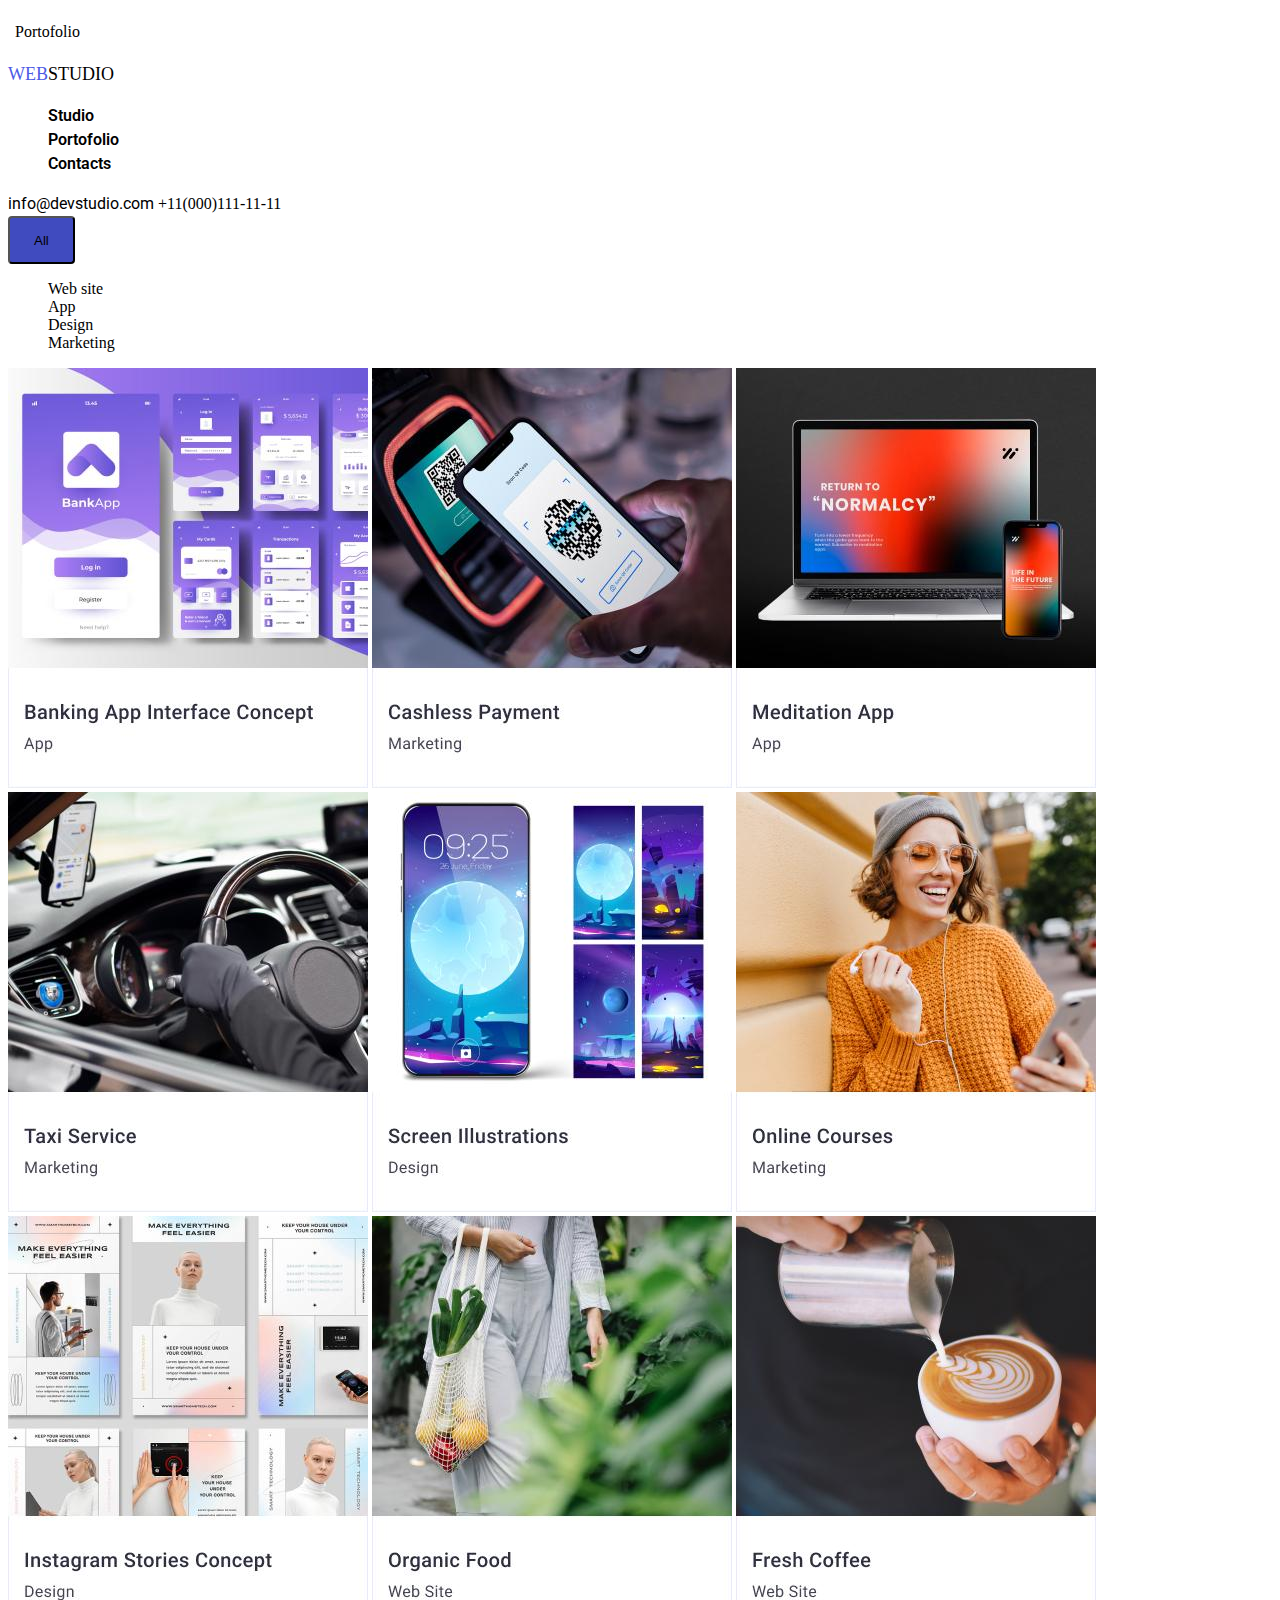
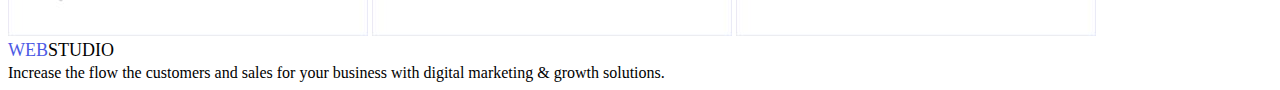
==== portofolio.html @ cddcd650 "tema2" ====
<!DOCTYPE html>
<html lang="en">
  <head>
    <link rel="stylessheet" href="./css/styles.css" />
    <meta charset="UTF-8" />
    <meta name="viewport" content="width=device-width, initial-scale=1.0" />
    <title>Portofolio</title>
    <link rel="preconnect" href="https://fonts.googleapis.com " />
    <link rel="preconnect" href="https://fonts.gstatic.com" crossorigin />
    <link
      href="https://fonts.googleapis.com/css2?family=**Quicksand:wght@500**&display=swap"
      rel="stylesheet"
    />
    <link
      href="https://fonts.googleapis.com/css2?family=Roboto:ital,wght@0,100;0,300;0,400;0,500;0,700;0,900;1,100;1,300;1,400;1,500;1,700;1,900&display=swap"
      rel="stylesheet"
    />
    <link rel="stylesheet" href="/css/styles.css" />
  </head>

  <body>
    <p><span class="word" tabindex="0">Portofolio</span></p>

    <header class="index-header">
      <div class="logo"></div>
      <nav class="main-nav">
        <ul>
          <li><a class="studio-link" href="index.html">Studio</a></li>
          <li><a class="portofolio-link" href="=index.html">Portofolio</a></li>
          <li><a class="contacts-link" href="index.html">Contacts</a></li>
        </ul>
      </nav>
      <!-- Link catre o adresa de email-->
      <a class="mail" href="mailto.info@devstudio.com">info@devstudio.com</a>
      <!-- link catre un numar de telefon-->
      <a class="telefon" href="tel:+11(000)111-11-11">+11(000)111-11-11</a>
    </header>
    <main>
      <!--butonul catre toate informatiile-->
      <button id="target1" class="tutorial">All</button>

      <!--link catre adresa sit-ului ,aplicatiile lor pentru desing si vanzari-->
      <ul class="link-nav">
        <li><a href="" class="link">Web site</a></li>
        <li><a href="" class="link">App</a></li>
        <li><a href="" class="link">Design</a></li>
        <li><a href="" class="link">Marketing</a></li>
      </ul>

      <img src="/images/Projectcard1.jpg" alt="aplicatii" class="profilphoto" />
      <img
        src="/images/ProjectCard2.jpg"
        alt="aplicatii telefon"
        class="profilphoto0"
      />
      <img
        src="/images/ProjectCard3.jpg"
        alt="computer-telefon"
        class="profilphoto1"
      />
      <img
        src="/images/projectcard4.jpg"
        alt="volanul unei masini"
        class="profilphoto2"
      />
      <img
        src="/images/projectcard5.jpg"
        alt="obiect al naturii"
        class="profilphoto3"
      />
      <img
        src="/images/projectcard6.jpg"
        alt="o persoana cu un telefon"
        class="profilphoto4"
      />
      <img
        src="/images/projectcard7.jpg"
        alt="dezvoltarea unei aplicatii"
        class="profilphoto5"
      />
      <img
        src="/images/projectcard8.jpg"
        alt="mancare organica"
        class="profil-photo6"
      />
      <img
        src="/images/projectcard9.jpg"
        alt="ceasca de cafea"
        class="profilphoto7"
      />

      <!--meniu nav-->

      <footer>
        <div class="dark-bg"></div>
        <div class="logo"></div>
        <span>
          Increase the flow the customers and sales for your business with
          digital marketing & growth solutions.
        </span>
      </footer>
    </main>
  </body>
</html>
---- css/styles.css ----
:root{
    --link-color:#fff;

}
ul{ list-style-type: none;}
a{ text-decoration: none; 
color:inherit;}
.logo::before{ content:"WEB"; 

color: #4d5ae5;}
.logo::after{ content:"STUDIO";
color:black}
.logo{
    font-family: "raleway",serif;
    font-size: 18px;
    font-style: normal;
    line-height: 21px;
    width: 115px;
    height: 24px;
    top: 24px;
    left: 156px;

}
.menu-nav{ font-family: "robot";
font-weight: 500;
font-size:16px;
line-height: 24px;
 }
.main-nav{
    font-family:"roboto", serif;
    font-weight: 600;
    font-size: 16px;
    line-height: 24px;
}
.mail{ font-family: "roboto",serif;
font-weight: 400;
font-size: 16px;
line-height:24px;
height: 24px;
left: 948px;
top: 24px;}
.tel{
    font-family:"roboto",serif;
    font-weight: 400;
    line-height: 24px;
    height: 24px;
    left: 1123px;
    top: 24px;}
    .text-center{
        text-align:center;
        position:relative;}
        .text-midle{ text-align:center;
        position: relative;}
        .our-team{ text-align: center;
            position: relative;
        color:var(--link-color);}
            .images-teamcard1{border-radius: 0 0 4px 4px;
                padding: 0px 0px 32px 0px;
                height:380px;
                box-shadow: 0 2px 1px 0 rgb(46, 47, 66, 0.08),0 1px 6px 0 rgba(46.47,66, 0.08);
                background: #fff;}
                .images-teamcard2{ border-radius: 0 0 4px 4px;
                padding:0px 0px 32px 0px;
        height: 380px;
    box-shadow:0 2px 1px 0 rgb(46, 47, 66, 0.08),
        0 1px 6px 0 rgba(46.47, 66, 0.08);
    background: #fff;}
.images-teamcard3{ border-radius: 0 0 4px 4px; padding: 0px 0px 32px 0px;
    height: 380px;
    box-shadow: 0 2px 1px 0 rgb(46, 47, 66, 0.08),
        0 1px 6px 0 rgba(46.47, 66, 0.08);
    background: #fff;}
    .images-teamcard4{ border-radius: 0 0 4px; padding:0px 0px 32px 0px;
height: 380px;
box-shadow: 0 2px 1px 0 rgb(46, 47, 66, 0.08),
        0 1px 6px 0 rgba(46.47, 66, 0.08);
    background: #fff;}
li:hover {
    cursor: pointer; color: blue;
    background-color: #F4F4FD;
    color: #E7E9FC;
}
.tutorial{ background-color:#404BBF;
border-radius: 4px;
padding: 12px 24px 12px 24px;
height:48px;}
.site-nav:link {text-transform:none; Width:116px; Height:48px;Border:1px; padding: 12px 24px 12px 24px;background-color:#F4F4FD;}

    

.word {
    border: 2px solid #fff;
    /* Default border color */
    padding: 5px;
    display: inline-block;
    /* Ensures the element is focusable */
}

.word:hover,
.word:focus,
.word:active {
    border-color: #4dcee5;

    /* Border color when hovered or focused */
    border:2px; /* Default border color */
    padding: 5px;
    display: inline-block; /* Ensures the element is focusable */
width:1440px; height:2076px; top:-1169px;left: 2035px;}
.profilphoto{Width:360px; Height:420px; Top:288px; Left:156px; Border:1px;color:#fff;border-color:#E7E9FC;}
.profilphoto0{Width:360px; Height:420px; Top:288px; Left:540px; Border:1px; color:#fff;border-color: #E7E9FC;}
.profilphoto1{ Width:360px; Height:420px ;Top:288px; Left:924px; Border:1px; color:#fff; border-color: #E7E9FC;}
.profilphoto2{Width:360px; Height:420px; Top:756px; Left:156px; Border:1px; color:#fff; border-color: #E7E9FC;}
.profilphoto3{ Width:360px; Height:420px; Top:756px; Left:540px; Border:1px; color:#fff; border-color: #E7E9FC;}
.profilphoto4{Width:360px; Height:420px; Top:756px; Left:924px; Border:1px; color:#fff; border-color: #E7E9FC;}
.profilphoto5{Width:360px; Height:420px; Top:1224px; Left:156px; Border:1px; color:#fff; border-color: #E7E9FC;}
.profilphoto6{Width:360px; Height:420px; Top:1224px; Left:540px; Border:1px; color:#fff; border-color: #E7E9FC;}
.profilphoto7{Width:360px; Height:420px; Top:1224px; Left:924px; Border:1px; color:#fff; border-color: #E7E9FC;}
---- css/styles.css ----
:root{
    --link-color:#fff;

}
ul{ list-style-type: none;}
a{ text-decoration: none; 
color:inherit;}
.logo::before{ content:"WEB"; 

color: #4d5ae5;}
.logo::after{ content:"STUDIO";
color:black}
.logo{
    font-family: "raleway",serif;
    font-size: 18px;
    font-style: normal;
    line-height: 21px;
    width: 115px;
    height: 24px;
    top: 24px;
    left: 156px;

}
.menu-nav{ font-family: "robot";
font-weight: 500;
font-size:16px;
line-height: 24px;
 }
.main-nav{
    font-family:"roboto", serif;
    font-weight: 600;
    font-size: 16px;
    line-height: 24px;
}
.mail{ font-family: "roboto",serif;
font-weight: 400;
font-size: 16px;
line-height:24px;
height: 24px;
left: 948px;
top: 24px;}
.tel{
    font-family:"roboto",serif;
    font-weight: 400;
    line-height: 24px;
    height: 24px;
    left: 1123px;
    top: 24px;}
    .text-center{
        text-align:center;
        position:relative;}
        .text-midle{ text-align:center;
        position: relative;}
        .our-team{ text-align: center;
            position: relative;
        color:var(--link-color);}
            .images-teamcard1{border-radius: 0 0 4px 4px;
                padding: 0px 0px 32px 0px;
                height:380px;
                box-shadow: 0 2px 1px 0 rgb(46, 47, 66, 0.08),0 1px 6px 0 rgba(46.47,66, 0.08);
                background: #fff;}
                .images-teamcard2{ border-radius: 0 0 4px 4px;
                padding:0px 0px 32px 0px;
        height: 380px;
    box-shadow:0 2px 1px 0 rgb(46, 47, 66, 0.08),
        0 1px 6px 0 rgba(46.47, 66, 0.08);
    background: #fff;}
.images-teamcard3{ border-radius: 0 0 4px 4px; padding: 0px 0px 32px 0px;
    height: 380px;
    box-shadow: 0 2px 1px 0 rgb(46, 47, 66, 0.08),
        0 1px 6px 0 rgba(46.47, 66, 0.08);
    background: #fff;}
    .images-teamcard4{ border-radius: 0 0 4px; padding:0px 0px 32px 0px;
height: 380px;
box-shadow: 0 2px 1px 0 rgb(46, 47, 66, 0.08),
        0 1px 6px 0 rgba(46.47, 66, 0.08);
    background: #fff;}
li:hover {
    cursor: pointer; color: blue;
    background-color: #F4F4FD;
    color: #E7E9FC;
}
.tutorial{ background-color:#404BBF;
border-radius: 4px;
padding: 12px 24px 12px 24px;
height:48px;}
.site-nav:link {text-transform:none; Width:116px; Height:48px;Border:1px; padding: 12px 24px 12px 24px;background-color:#F4F4FD;}

    

.word {
    border: 2px solid #fff;
    /* Default border color */
    padding: 5px;
    display: inline-block;
    /* Ensures the element is focusable */
}

.word:hover,
.word:focus,
.word:active {
    border-color: #4dcee5;

    /* Border color when hovered or focused */
    border:2px; /* Default border color */
    padding: 5px;
    display: inline-block; /* Ensures the element is focusable */
width:1440px; height:2076px; top:-1169px;left: 2035px;}
.profilphoto{Width:360px; Height:420px; Top:288px; Left:156px; Border:1px;color:#fff;border-color:#E7E9FC;}
.profilphoto0{Width:360px; Height:420px; Top:288px; Left:540px; Border:1px; color:#fff;border-color: #E7E9FC;}
.profilphoto1{ Width:360px; Height:420px ;Top:288px; Left:924px; Border:1px; color:#fff; border-color: #E7E9FC;}
.profilphoto2{Width:360px; Height:420px; Top:756px; Left:156px; Border:1px; color:#fff; border-color: #E7E9FC;}
.profilphoto3{ Width:360px; Height:420px; Top:756px; Left:540px; Border:1px; color:#fff; border-color: #E7E9FC;}
.profilphoto4{Width:360px; Height:420px; Top:756px; Left:924px; Border:1px; color:#fff; border-color: #E7E9FC;}
.profilphoto5{Width:360px; Height:420px; Top:1224px; Left:156px; Border:1px; color:#fff; border-color: #E7E9FC;}
.profilphoto6{Width:360px; Height:420px; Top:1224px; Left:540px; Border:1px; color:#fff; border-color: #E7E9FC;}
.profilphoto7{Width:360px; Height:420px; Top:1224px; Left:924px; Border:1px; color:#fff; border-color: #E7E9FC;}
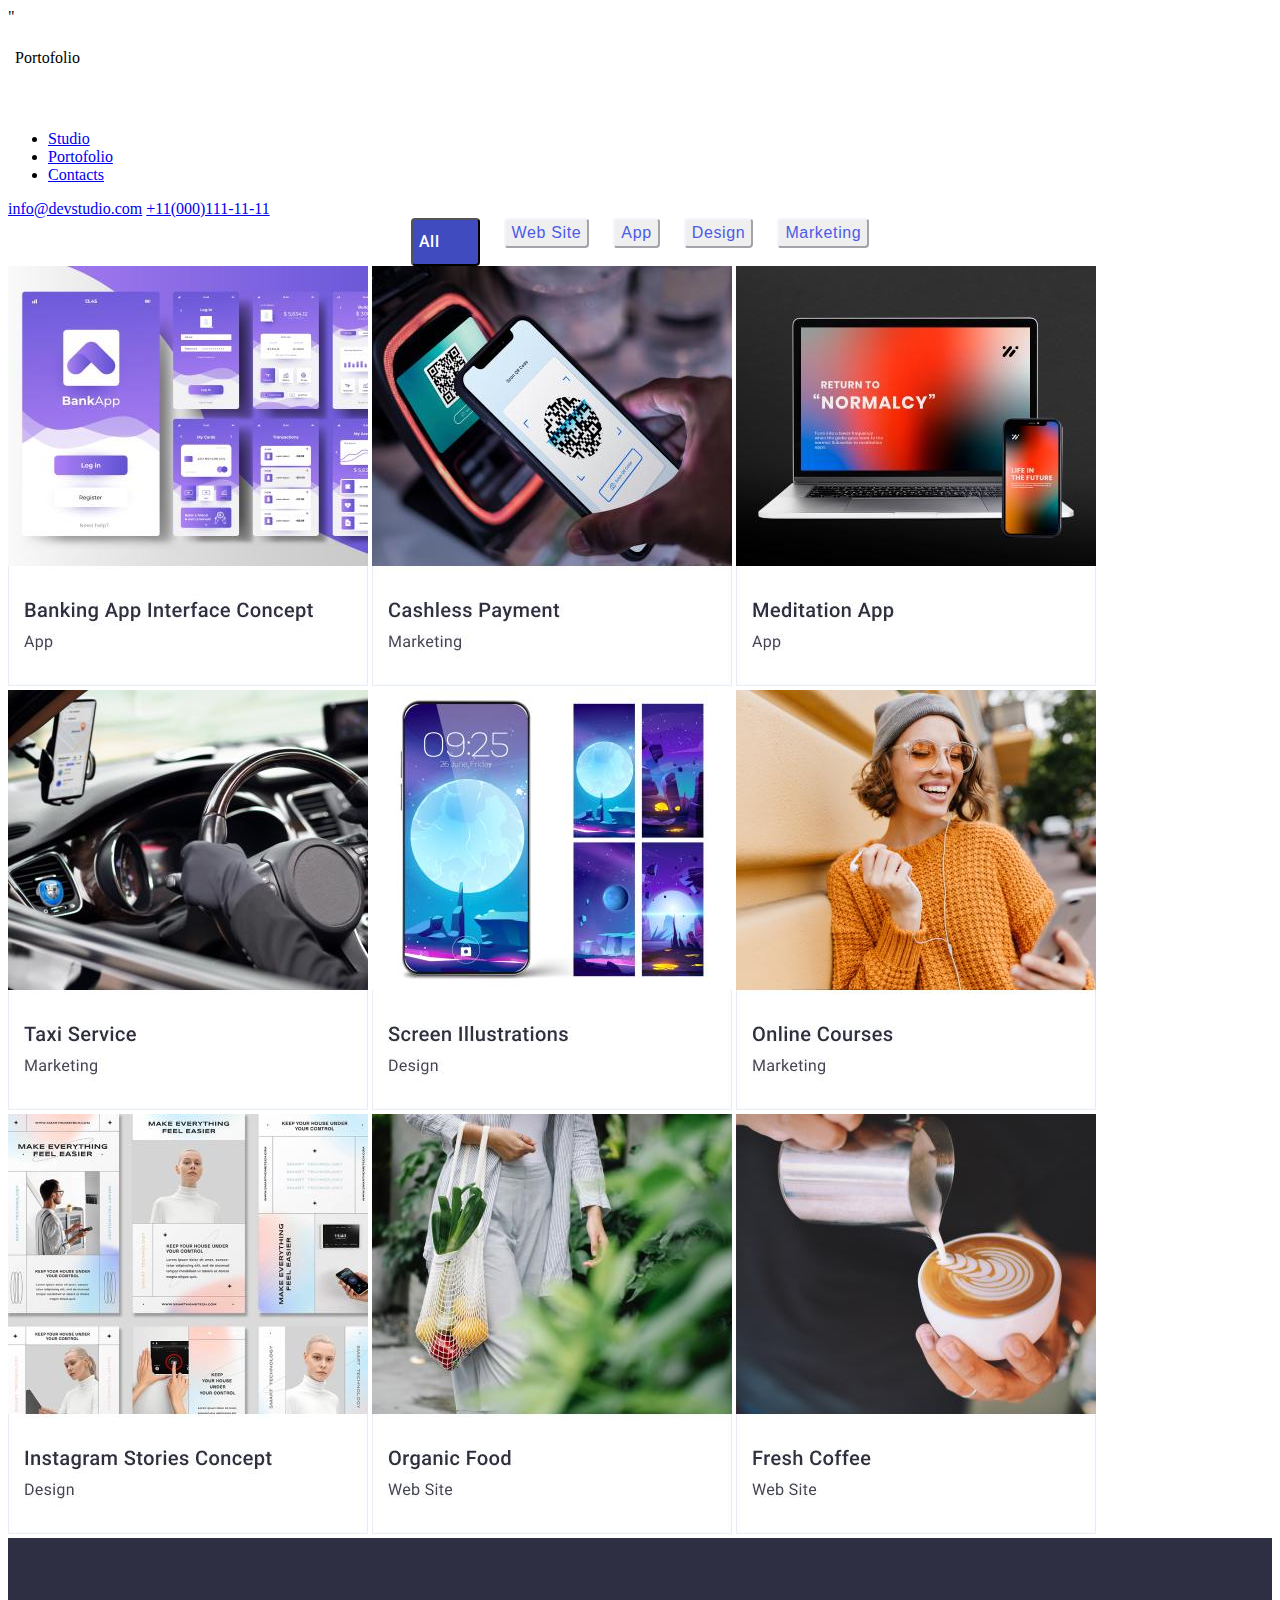
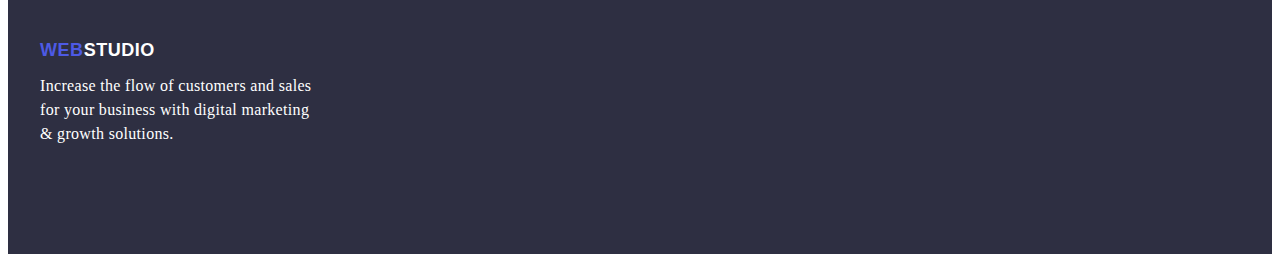
==== commit 11f21861: "nu merge" ====
--- a/portofolio.html
+++ b/portofolio.html
@@ -1,7 +1,7 @@
 <!DOCTYPE html>
 <html lang="en">
   <head>
-    <link rel="stylessheet" href="./css/styles.css" />
+    <link rel="stylesheet" href="./css/styles.css" />
     <meta charset="UTF-8" />
     <meta name="viewport" content="width=device-width, initial-scale=1.0" />
     <title>Portofolio</title>
@@ -15,7 +15,9 @@
       href="https://fonts.googleapis.com/css2?family=Roboto:ital,wght@0,100;0,300;0,400;0,500;0,700;0,900;1,100;1,300;1,400;1,500;1,700;1,900&display=swap"
       rel="stylesheet"
     />
-    <link rel="stylesheet" href="/css/styles.css" />
+    <link href="https://github.com/sindresorhus/modern-normalize"
+    rel="stylesheet" href="https://cdnjs.cloudflare.com/ajax/libs/modern-normalize/1.0.0/modern-normalize.min.css"
+  />"
   </head>
 
   <body>
@@ -26,8 +28,14 @@
       <nav class="main-nav">
         <ul>
           <li><a class="studio-link" href="index.html">Studio</a></li>
-          <li><a class="portofolio-link" href="=index.html">Portofolio</a></li>
-          <li><a class="contacts-link" href="index.html">Contacts</a></li>
+          <li>
+            <a class="portofolio-link" href="portofolio.html">Portofolio</a>
+          </li>
+          <li>
+            <a class="contacts-link" href="https://www.w3schools.com"
+              >Contacts</a
+            >
+          </li>
         </ul>
       </nav>
       <!-- Link catre o adresa de email-->
@@ -37,68 +45,102 @@
     </header>
     <main>
       <!--butonul catre toate informatiile-->
-      <button id="target1" class="tutorial">All</button>
+          <div>
+            <ul class="buttons">
+              <li>
+                <button type="button" class="filter-button">
+                  All
+                </button>
+              </li>
+              <li>
+                <button type="button" class="filter-button-text">
+                  Web Site
+                </button>
+              </li>
+              <li>
+                <button type="button" class="filter-button-text">
+                  App
+                </button>
+              </li>
+              <li>
+                <button type="button" class="filter-button-text">
+                  Design
+                </button>
+              </li>
+              <li>
+                <button type="button" class="filter-button-text">
+                  Marketing
+                </button>
+              </li>
+            </ul>
+          </div>
+        </section>
 
-      <!--link catre adresa sit-ului ,aplicatiile lor pentru desing si vanzari-->
-      <ul class="link-nav">
-        <li><a href="" class="link">Web site</a></li>
-        <li><a href="" class="link">App</a></li>
-        <li><a href="" class="link">Design</a></li>
-        <li><a href="" class="link">Marketing</a></li>
-      </ul>
-
-      <img src="/images/Projectcard1.jpg" alt="aplicatii" class="profilphoto" />
       <img
-        src="/images/ProjectCard2.jpg"
+        src="./images/Projectcard1.jpg"
+        alt="aplicatii"
+        class="profilphoto"
+      />
+      <img
+        src="./images/ProjectCard2.jpg"
         alt="aplicatii telefon"
         class="profilphoto0"
       />
       <img
-        src="/images/ProjectCard3.jpg"
+        src="./images/ProjectCard3.jpg"
         alt="computer-telefon"
         class="profilphoto1"
       />
       <img
-        src="/images/projectcard4.jpg"
+        src="./images/projectcard4.jpg"
         alt="volanul unei masini"
         class="profilphoto2"
       />
       <img
-        src="/images/projectcard5.jpg"
+        src="./images/projectcard5.jpg"
         alt="obiect al naturii"
         class="profilphoto3"
       />
       <img
-        src="/images/projectcard6.jpg"
+        src="./images/projectcard6.jpg"
         alt="o persoana cu un telefon"
         class="profilphoto4"
       />
       <img
-        src="/images/projectcard7.jpg"
+        src="./images/projectcard7.jpg"
         alt="dezvoltarea unei aplicatii"
         class="profilphoto5"
       />
       <img
-        src="/images/projectcard8.jpg"
+        src="./images/projectcard8.jpg"
         alt="mancare organica"
         class="profil-photo6"
       />
       <img
-        src="/images/projectcard9.jpg"
+        src="./images/projectcard9.jpg"
         alt="ceasca de cafea"
         class="profilphoto7"
       />
 
       <!--meniu nav-->
-
-      <footer>
-        <div class="dark-bg"></div>
-        <div class="logo"></div>
-        <span>
-          Increase the flow the customers and sales for your business with
-          digital marketing & growth solutions.
-        </span>
+</main>
+   <!--menu nav-->
+    <footer class="footer">
+        <div class="footer-container">
+          <div class="logo">
+            <a href="/index.html"
+              ><span class="logo-text">Web</span
+              ><span class="dark-bkg">Studio</span></a
+            >
+          </div>
+          <p class="text dark-bkg">
+            Increase the flow of customers and sales for your business with
+            digital marketing & growth solutions.
+          </p>
+        </div>
       </footer>
-    </main>
+    </div>
   </body>
 </html>
+
+     --- a/css/styles.css
+++ b/css/styles.css
@@ -1,64 +1,290 @@
 :root{
-    --link-color:#fff;
-
-}
-ul{ list-style-type: none;}
-a{ text-decoration: none; 
-color:inherit;}
-.logo::before{ content:"WEB"; 
-
-color: #4d5ae5;}
-.logo::after{ content:"STUDIO";
-color:black}
-.logo{
-    font-family: "raleway",serif;
+    link-color:#fff;
+    }
+        .page-wrapper .section,
+        .page-wrapper .wawd-section {
+            display: flex;
+            justify-content: space-around;
+            padding-top: 94px;
+        }
+    
+        .page-wrapper .wawd-section {
+            flex-direction: column;
+            align-items: center;
+        }
+    
+        .page-header {
+            display: flex;
+            justify-content: center;
+            flex-direction: row;
+            border-bottom: 1px solid #e7e9fc;
+        }
+    
+        .page-header nav {
+            display: flex;
+            align-items: center;
+            gap: 76px;
+    
+        }
+.container {
+    width: 1200px;
+    display: flex;
+    justify-content: space-between;
+    flex-direction: row;
+}
+
+.logo-text {
+    color: #4D5AE5;
+}
+
+.logo a {
+    text-decoration: none;
+    text-transform: uppercase;
+    color:#2E2F42;
+}
+
+.logo {display: flex;
+    align-items: center;
+    font-family: "Raleway", sans-serif;
+   font-weight: 800;
     font-size: 18px;
-    font-style: normal;
-    line-height: 21px;
-    width: 115px;
+    letter-spacing: 0.03em;
+    left: 156px;
+    top: 24px;
+    width: 98px;
     height: 24px;
-    top: 24px;
-    left: 156px;
-
-}
-.menu-nav{ font-family: "robot";
-font-weight: 500;
-font-size:16px;
-line-height: 24px;
- }
-.main-nav{
-    font-family:"roboto", serif;
-    font-weight: 600;
+  
+
+}
+.navigation { display:flex; justify-content:space-around;
+    /* Contacts */
+width: 261px;height: 24px;top:24px;left:347px;gap: 40px;}
+
+    .navigation-1{/* Studio */
+    
+        width: 48px;
+        height: 24px;
+    
+        /* Body Medium */
+        font-family: 'Roboto';
+        font-style: normal;
+        font-weight: 500;
+        font-size: 16px;
+        line-height: 24px;
+        /* identical to box height, or 150% */
+        letter-spacing: 0.02em;
+    
+        /* NAVY BLUE */
+        color: #2E2F42;
+    
+    
+        /* Inside auto layout */
+        flex: none;
+        order: 0;
+        flex-grow: 0;}
+        .navigation-2{/* Portfolio */
+        
+            width: 66px;
+            height: 24px;
+        
+            /* Body Medium */
+            font-family: 'Roboto';
+            font-style: normal;
+            font-weight: 500;
+            font-size: 16px;
+            line-height: 24px;
+            /* identical to box height, or 150% */
+            letter-spacing: 0.02em;
+        
+            /* NAVY BLUE */
+            color: #2E2F42;
+        
+        
+            /* Inside auto layout */
+            flex: none;
+            order: 1;
+            flex-grow: 0;}
+.navigation-3{/* Contacts */
+
+    width: 67px;
+    height: 24px;
+
+    /* Body Medium */
+    font-family: 'Roboto';
+    font-style: normal;
+    font-weight: 500;
     font-size: 16px;
     line-height: 24px;
-}
-.mail{ font-family: "roboto",serif;
-font-weight: 400;
-font-size: 16px;
-line-height:24px;
-height: 24px;
-left: 948px;
-top: 24px;}
-.tel{
-    font-family:"roboto",serif;
+    /* identical to box height, or 150% */
+    letter-spacing: 0.02em;
+
+    /* NAVY BLUE */
+    color: #2E2F42;
+
+
+    /* Inside auto layout */
+    flex: none;
+    order: 2;
+    flex-grow: 0;}
+
+    
+.contacts-1{ display: flex; justify-content: flex-end;Width: 153px;
+    Height: 24px, Top, 24px;
+    Left: 940px;
+    /* Body */
+    font-family: 'Roboto';
+    font-style: normal;
     font-weight: 400;
+    font-size: 16px;
     line-height: 24px;
-    height: 24px;
-    left: 1123px;
-    top: 24px;}
-    .text-center{
-        text-align:center;
-        position:relative;}
-        .text-midle{ text-align:center;
-        position: relative;}
-        .our-team{ text-align: center;
-            position: relative;
-        color:var(--link-color);}
+    /* identical to box height, or 150% */
+    letter-spacing: 0.02em;
+    color: #434455;
+}
+
+.contacts-2 {display: flex;
+    justify-content: flex-end; width: 151px; height: 24px;top: 24px; left:1133px;
+     /*+11 (000) 111-11-11*/
+    text-decoration: none;
+    font-size: 16px;
+    line-height: 1.5;
+    letter-spacing: 0.02em;
+    color: #434455;
+}
+
+
+.display-block{background-color:#2E2F42; Width:1440px; Height:600px; Top:72px;}
+.title { /* Effective Solutions for Your Business */
+
+    position: absolute;
+    width: 496px;
+    height: 120px;
+    left: 472px;
+    top: 260px;
+
+    /* Header 1 */
+    font-family: 'Roboto';
+    font-style: normal;
+    font-weight: 700;
+    font-size: 56px;
+    line-height: 60px;
+    /* or 107% */
+    text-align: center;
+    letter-spacing: 0.02em;
+
+    /* WHITE */
+    color: #FFFFFF;
+  
+}
+.filter-button {/* Order Service */
+
+    width: 69px;
+    height: 48px; border-radius: 4px;}
+.filter-button{
+    /* Button Text */
+    color:#fff;
+    background-color: #404BBF;
+    font-family: 'Roboto';
+    font-style: normal;
+    font-weight: 500;
+    font-size: 16px;
+    line-height: 24px;
+    /* identical to box height, or 150% */
+    display: flex;
+    align-items: center;
+    letter-spacing: 0.04em;
+
+    /* Inside auto layout */
+    flex: none;
+    order: 0;
+    flex-grow: 0;
+    
+}
+
+.order-button {
+/* Button */
+
+    /* Auto layout */
+    display: flex;
+    flex-direction: row;
+    align-items: flex-start;
+    padding: 16px 32px;
+    gap: 10px;
+
+    position: absolute;
+    width: 169px;
+    height: 56px;
+    left: 636px;
+    top: 428px;
+
+    /* IRIS */
+    background: #4D5AE5;
+    box-shadow: 0px 4px 4px rgba(0, 0, 0, 0.15);
+    border-radius: 4px;
+    font-family: 'roboto'; font-style: normal;font-weight: 500;font-size: 16px;line-height: 24px;
+    letter-spacing: 0.04em; color:#fff;
+}
+.filter-button,
+.filter-button-text{Top:168px; Left:427px; Gap:24px;}
+.filter-button:hover,
+.filter-button:active{
+  background-color: #404BBF; color:#fff;
+  }
+  
+  .filter-button-text { border-radius: 4px; padding: 12px,24px,12px,24;
+    width: 78;height: 48;
+      font-weight: 500;
+      font-size: 16px;
+      line-height: 1.5;
+      letter-spacing: 0.04em;
+      text-align: center;
+      text-decoration: none;
+      color:#4D5AE5;
+      border-color: #F4F4FD;
+  }
+  .filter-button-text:hover,
+  .filter-button-text:active{
+      color: #4D5AE5;
+    background-color: #F4F4FD;}
+  .container-futures{font-weight: 264; height: 104;Top:792px; Left:156px; Gap:8px;}
+.title-h4 {
+    font-weight: 500;
+    font-size: 20px;
+    line-height: 1.2;
+    letter-spacing: 0.02em;
+    margin: 0;
+    color: #2E2F42;
+}
+
+.text {
+    font-weight: 400;
+    font-size: 16px;
+    line-height: 1.5;
+    letter-spacing: 0.02em;
+    margin: 8px 0;
+    color: #434455;
+}
+.team{
+    /* Team */ 
+    margin-inline: 162px;
+    padding: 40px;
+    left: 639px;
+    top: 1668px;
+    font-family: 'Roboto';
+    font-style: normal;
+    font-weight: 700;
+    font-size: 36px;
+    line-height: 40px;
+    text-align: center;
+    letter-spacing: 0.02em;
+    color: #2E2F42;
+}
+
             .images-teamcard1{border-radius: 0 0 4px 4px;
                 padding: 0px 0px 32px 0px;
                 height:380px;
                 box-shadow: 0 2px 1px 0 rgb(46, 47, 66, 0.08),0 1px 6px 0 rgba(46.47,66, 0.08);
-                background: #fff;}
+                background: #fff; flex-grow: 0;}
                 .images-teamcard2{ border-radius: 0 0 4px 4px;
                 padding:0px 0px 32px 0px;
         height: 380px;
@@ -75,11 +301,7 @@
 box-shadow: 0 2px 1px 0 rgb(46, 47, 66, 0.08),
         0 1px 6px 0 rgba(46.47, 66, 0.08);
     background: #fff;}
-li:hover {
-    cursor: pointer; color: blue;
-    background-color: #F4F4FD;
-    color: #E7E9FC;
-}
+
 .tutorial{ background-color:#404BBF;
 border-radius: 4px;
 padding: 12px 24px 12px 24px;
@@ -115,5 +337,40 @@
 .profilphoto5{Width:360px; Height:420px; Top:1224px; Left:156px; Border:1px; color:#fff; border-color: #E7E9FC;}
 .profilphoto6{Width:360px; Height:420px; Top:1224px; Left:540px; Border:1px; color:#fff; border-color: #E7E9FC;}
 .profilphoto7{Width:360px; Height:420px; Top:1224px; Left:924px; Border:1px; color:#fff; border-color: #E7E9FC;}
-
-
+.element.style{display:flex;
+}
+.footer {
+    background-color:#2E2F42;
+    display: flex;
+    justify-content: center;
+}
+
+.footer-container {
+    display: flex;
+    flex-direction: column;
+    width: 1200px;
+    padding: 100px 0;
+}
+
+.dark-bkg {
+    color:#fff;
+
+}
+
+.text.dark-bkg {
+    margin-top: 12px;
+    width: 280px;
+}
+/* Portfolio page */
+.buttons {
+    display: flex;
+    justify-content: center;
+    gap: 24px;
+    list-style: none;
+    padding: 0;
+    margin: 0;
+}
+
+.section.project-section {
+    padding-top: 72px;
+}